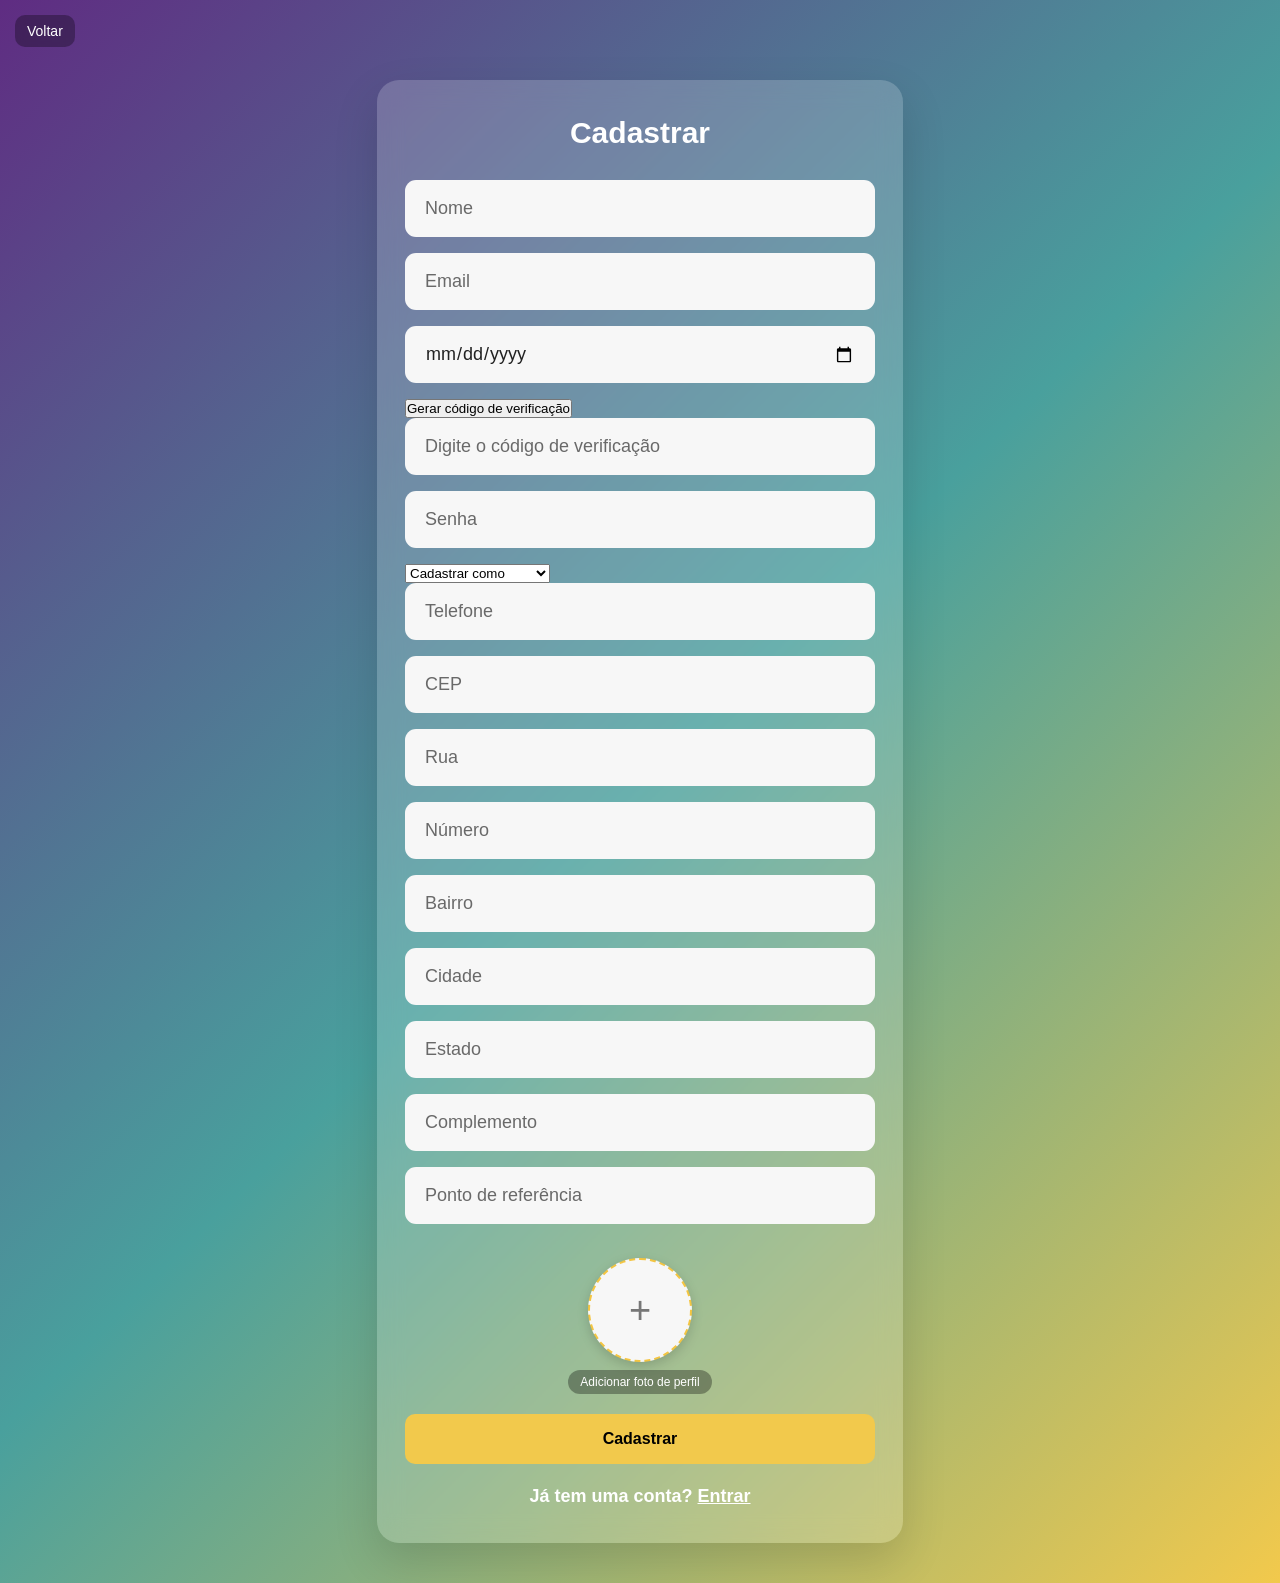
==== BrunoDemaze-repo/cadastro.html @ 2c42329d "fix: corrige projeto para deploy" ====
<!DOCTYPE html>
<html lang="pt-br">

<head>
<meta charset="UTF-8">
<meta name="viewport" content="width=device-width, initial-scale=1.0">
<title>Cadastrar</title>
<link rel="stylesheet" href="css/style.css">
</head>

<body>

<div class="btn-voltar" onclick="history.back()">
Voltar
</div>

<section class="auth-container">
<form class="auth-box" id="cadastro-form" novalidate>
<h2>Cadastrar</h2>

<input id="cadastro-nome" type="text" placeholder="Nome" required>
<input id="cadastro-email" type="email" placeholder="Email" required>
<input id="cadastro-data-nascimento" type="date" required>

<button type="button" id="gerar-codigo">Gerar código de verificação</button>
<input id="codigo-verificacao" type="text" inputmode="numeric" maxlength="6" placeholder="Digite o código de verificação">

<input id="cadastro-senha" type="password" placeholder="Senha" required>

<select id="cadastro-tipo" required>
    <option value="">Cadastrar como</option>
    <option value="contratante">Consumidor</option>
    <option value="contratado">Prestador de serviço</option>
</select>

<input id="cadastro-telefone" type="tel" placeholder="Telefone" required>
<input id="cadastro-cep" type="text" placeholder="CEP" required>
<input id="cadastro-rua" type="text" placeholder="Rua" required>
<input id="cadastro-numero" type="text" placeholder="Número" required>
<input id="cadastro-bairro" type="text" placeholder="Bairro" required>
<input id="cadastro-cidade" type="text" placeholder="Cidade" required>
<input id="cadastro-estado" type="text" placeholder="Estado" maxlength="2" required>
<input id="cadastro-complemento" type="text" placeholder="Complemento">
<input id="cadastro-ponto-referencia" type="text" placeholder="Ponto de referência">

<div id="campos-trabalhador" style="display: none;">
    <input id="cadastro-profissao" type="text" placeholder="Profissão">
    <textarea id="cadastro-descricao" placeholder="Descrição sobre você" style="resize: vertical; min-height: 80px;"></textarea>
    <p style="font-size: 0.85em; color: #666;">Foto de perfil obrigatória para prestadores.</p>
</div>

<div class="foto-cadastro-box">
    <label for="cadastro-foto" class="foto-cadastro-label">
        <div class="foto-preview-area">
            <img id="preview-foto" src="" alt="Prévia da foto" style="display: none;">
            <span id="foto-placeholder">+</span>
        </div>

        <span id="texto-foto">Adicionar foto de perfil</span>
    </label>

    <input id="cadastro-foto" type="file" accept="image/png, image/jpeg, image/jpg" hidden>

    <div id="ajustes-foto" class="ajustes-foto" style="display: none;">
        <label>
            Ajustar vertical
            <input id="foto-pos-y" type="range" min="0" max="100" value="50">
        </label>
    </div>
</div>

<button class="btn-amarelo" type="submit">Cadastrar</button>

<p class="auth-link">
Já tem uma conta? <a href="login.html">Entrar</a>
</p>
</form>
</section>

<div class="status-popup" id="status-popup"></div>

<script>
const cadastroForm = document.getElementById("cadastro-form");
const statusPopup = document.getElementById("status-popup");
const tipoSelect = document.getElementById("cadastro-tipo");
const camposTrabalhador = document.getElementById("campos-trabalhador");
const gerarCodigoButton = document.getElementById("gerar-codigo");

const fotoInput = document.getElementById("cadastro-foto");
const previewFoto = document.getElementById("preview-foto");
const textoFoto = document.getElementById("texto-foto");
const fotoPlaceholder = document.getElementById("foto-placeholder");
const ajustesFoto = document.getElementById("ajustes-foto");
const fotoPosY = document.getElementById("foto-pos-y");
const cepInput = document.getElementById("cadastro-cep");

let emailVerificado = false;
let ultimoCodigoValidado = "";

function showPopup(message, isError = false) {
    statusPopup.textContent = message;
    statusPopup.classList.toggle("is-error", isError);
    statusPopup.classList.add("is-visible");

    clearTimeout(showPopup.timeoutId);
    showPopup.timeoutId = setTimeout(() => {
        statusPopup.classList.remove("is-visible");
    }, 4500);
}

function bloquearCadastro(motivo) {
    showPopup(motivo, true);
    return false;
}

async function buscarCep(cep) {
    cep = String(cep || "").replace(/\D/g, "");

    if (cep.length !== 8) {
        return;
    }

    try {
        const response = await fetch(`https://viacep.com.br/ws/${cep}/json/`);
        const data = await response.json();

        if (!response.ok || data.erro) {
            showPopup("CEP não encontrado.", true);
            return;
        }

        document.getElementById("cadastro-rua").value = data.logradouro || "";
        document.getElementById("cadastro-bairro").value = data.bairro || "";
        document.getElementById("cadastro-cidade").value = data.localidade || "";
        document.getElementById("cadastro-estado").value = data.uf || "";
    } catch (error) {
        console.error("Erro ao buscar CEP:", error);
        showPopup("Não foi possível buscar o CEP agora.", true);
    }
}

function mostrarCamposPrestador() {
    const prestador = tipoSelect.value === "contratado";
    camposTrabalhador.style.display = prestador ? "block" : "none";
}

function aplicarPosicaoFoto() {
    previewFoto.style.objectFit = "cover";
    previewFoto.style.objectPosition = `50% ${fotoPosY.value}%`;
}

function limparPreviewFoto() {
    fotoInput.value = "";
    previewFoto.removeAttribute("src");
    previewFoto.style.display = "none";
    previewFoto.style.objectPosition = "50% 50%";
    fotoPosY.value = 50;
    fotoPlaceholder.style.display = "flex";
    ajustesFoto.style.display = "none";
    textoFoto.textContent = "Adicionar foto de perfil";
}

function validarFoto(foto) {
    const tiposPermitidos = ["image/jpeg", "image/png", "image/jpg"];

    if (!tiposPermitidos.includes(foto.type)) {
        return "Envie uma foto em formato JPG ou PNG.";
    }

    if (foto.size > 5 * 1024 * 1024) {
        return "A foto deve ter no máximo 5MB.";
    }

    return "";
}

tipoSelect.addEventListener("change", mostrarCamposPrestador);
cepInput.addEventListener("blur", () => buscarCep(cepInput.value));
cepInput.addEventListener("input", () => {
    const cepLimpo = cepInput.value.replace(/\D/g, "");
    if (cepLimpo.length === 8) {
        buscarCep(cepLimpo);
    }
});

fotoInput.addEventListener("change", () => {
    const foto = fotoInput.files[0];

    if (!foto) {
        limparPreviewFoto();
        return;
    }

    const erroFoto = validarFoto(foto);

    if (erroFoto) {
        showPopup(erroFoto, true);
        limparPreviewFoto();
        return;
    }

    previewFoto.src = URL.createObjectURL(foto);
    previewFoto.style.display = "block";
    fotoPlaceholder.style.display = "none";
    ajustesFoto.style.display = "flex";
    textoFoto.textContent = "Trocar foto";
    fotoPosY.value = 50;
    aplicarPosicaoFoto();
});

fotoPosY.addEventListener("input", aplicarPosicaoFoto);

document.getElementById("cadastro-email").addEventListener("input", () => {
    emailVerificado = false;
    ultimoCodigoValidado = "";
});

document.getElementById("codigo-verificacao").addEventListener("input", verificarCodigoAutomaticamente);
gerarCodigoButton.addEventListener("click", enviarCodigoEmail);

async function enviarCodigoEmail() {
    const email = document.getElementById("cadastro-email").value.trim();

    if (!email) {
        bloquearCadastro("Informe o email antes de gerar o código.");
        return;
    }

    try {
        const resposta = await fetch("/auth/send-code", {
            method: "POST",
            headers: {
                "Content-Type": "application/json"
            },
            body: JSON.stringify({ email })
        });

        const data = await resposta.json();

        if (!resposta.ok) {
            showPopup(data.erro || "Erro ao gerar código.", true);
            return;
        }

        emailVerificado = false;
        ultimoCodigoValidado = "";

        if (data.codigo_teste) {
            alert("Código de verificação para teste: " + data.codigo_teste);
            showPopup("Código gerado. Cole no campo de verificação.");
        } else {
            showPopup("Código enviado para o email.");
        }
    } catch (error) {
        console.error("Erro ao gerar código:", error);
        showPopup("Erro ao conectar com o servidor.", true);
    }
}

async function verificarCodigoAutomaticamente() {
    const email = document.getElementById("cadastro-email").value.trim();
    const codigo = document.getElementById("codigo-verificacao").value.trim();

    if (!email || codigo.length < 6 || codigo === ultimoCodigoValidado) {
        if (codigo.length < 6) {
            emailVerificado = false;
        }
        return;
    }

    try {
        const resposta = await fetch("/auth/verify-code", {
            method: "POST",
            headers: {
                "Content-Type": "application/json"
            },
            body: JSON.stringify({ email, codigo })
        });

        const data = await resposta.json();

        if (resposta.ok) {
            emailVerificado = true;
            ultimoCodigoValidado = codigo;
            showPopup("Código verificado com sucesso.");
        } else {
            emailVerificado = false;
            ultimoCodigoValidado = "";
            showPopup(data.erro || "Código inválido.", true);
        }
    } catch (error) {
        emailVerificado = false;
        console.error("Erro ao verificar código:", error);
        showPopup("Erro ao verificar código.", true);
    }
}

function validarCamposCadastro() {
    const foto = fotoInput.files[0];
    const nome = document.getElementById("cadastro-nome").value.trim();
    const email = document.getElementById("cadastro-email").value.trim();
    const codigo = document.getElementById("codigo-verificacao").value.trim();
    const senha = document.getElementById("cadastro-senha").value.trim();
    const dataNascimento = document.getElementById("cadastro-data-nascimento").value;
    const tipoUsuario = tipoSelect.value;
    const telefone = document.getElementById("cadastro-telefone").value.trim();
    const cep = document.getElementById("cadastro-cep").value.trim();
    const rua = document.getElementById("cadastro-rua").value.trim();
    const numero = document.getElementById("cadastro-numero").value.trim();
    const bairro = document.getElementById("cadastro-bairro").value.trim();
    const cidade = document.getElementById("cadastro-cidade").value.trim();
    const estado = document.getElementById("cadastro-estado").value.trim();
    const profissao = document.getElementById("cadastro-profissao").value.trim();
    const descricao = document.getElementById("cadastro-descricao").value.trim();

    if (!nome) return bloquearCadastro("Preencha o nome.");
    if (!email) return bloquearCadastro("Preencha o email.");
    if (!email.includes("@") || !email.includes(".")) return bloquearCadastro("Informe um email válido.");
    if (!dataNascimento) return bloquearCadastro("Informe a data de nascimento.");
    if (new Date(dataNascimento) > new Date()) return bloquearCadastro("A data de nascimento não pode ser futura.");
    if (!codigo) return bloquearCadastro("Digite o código de verificação.");
    if (!senha) return bloquearCadastro("Preencha a senha.");
    if (senha.length < 6) return bloquearCadastro("A senha deve ter pelo menos 6 caracteres.");
    if (!tipoUsuario) return bloquearCadastro("Selecione se o cadastro é consumidor ou prestador.");
    if (!telefone) return bloquearCadastro("Preencha o telefone.");
    if (!cep) return bloquearCadastro("Preencha o CEP.");
    if (cep.replace(/\D/g, "").length !== 8) return bloquearCadastro("Informe um CEP válido com 8 números.");
    if (!rua) return bloquearCadastro("Preencha a rua.");
    if (!numero) return bloquearCadastro("Preencha o número.");
    if (!bairro) return bloquearCadastro("Preencha o bairro.");
    if (!cidade) return bloquearCadastro("Preencha a cidade.");
    if (!estado) return bloquearCadastro("Preencha o estado.");

    if (foto) {
        const erroFoto = validarFoto(foto);
        if (erroFoto) return bloquearCadastro(erroFoto);
    }

    if (tipoUsuario === "contratado") {
        if (!profissao) return bloquearCadastro("Preencha a profissão do prestador.");
        if (!descricao) return bloquearCadastro("Preencha a descrição do prestador.");
        if (!foto) return bloquearCadastro("Foto de perfil obrigatória para prestadores.");
    }

    return true;
}

cadastroForm.addEventListener("submit", async (event) => {
    event.preventDefault();

    if (!validarCamposCadastro()) {
        return;
    }

    const email = document.getElementById("cadastro-email").value.trim();
    const codigo = document.getElementById("codigo-verificacao").value.trim();

    if (!emailVerificado) {
        try {
            const respostaCodigo = await fetch("/auth/verify-code", {
                method: "POST",
                headers: {
                    "Content-Type": "application/json"
                },
                body: JSON.stringify({ email, codigo })
            });

            const dataCodigo = await respostaCodigo.json();

            if (!respostaCodigo.ok) {
                showPopup(dataCodigo.erro || "Código inválido.", true);
                return;
            }

            emailVerificado = true;
        } catch (error) {
            console.error("Erro ao verificar código:", error);
            showPopup("Erro ao verificar código.", true);
            return;
        }
    }

    const endereco = {
        rua: document.getElementById("cadastro-rua").value.trim(),
        numero: document.getElementById("cadastro-numero").value.trim(),
        cep: document.getElementById("cadastro-cep").value.trim(),
        bairro: document.getElementById("cadastro-bairro").value.trim(),
        cidade: document.getElementById("cadastro-cidade").value.trim(),
        estado: document.getElementById("cadastro-estado").value.trim().toUpperCase(),
        complemento: document.getElementById("cadastro-complemento").value.trim(),
        ponto_referencia: document.getElementById("cadastro-ponto-referencia").value.trim()
    };

    const formData = new FormData();
    formData.append("nome", document.getElementById("cadastro-nome").value.trim());
    formData.append("email", email);
    formData.append("data_nascimento", document.getElementById("cadastro-data-nascimento").value);
    formData.append("telefone", document.getElementById("cadastro-telefone").value.trim());
    formData.append("tipo", tipoSelect.value);
    formData.append("profissao", document.getElementById("cadastro-profissao").value.trim());
    formData.append("descricao", document.getElementById("cadastro-descricao").value.trim());
    formData.append("senha", document.getElementById("cadastro-senha").value);
    formData.append("endereco", JSON.stringify(endereco));
    formData.append("foto_posicao_y", fotoPosY.value);

    if (fotoInput.files[0]) {
        formData.append("foto", fotoInput.files[0]);
    }

    try {
        const resposta = await fetch("/auth/register", {
            method: "POST",
            body: formData
        });

        const data = await resposta.json();

        if (!resposta.ok) {
            showPopup(data.erro || "Não foi possível criar sua conta.", true);
            return;
        }

        showPopup("Cadastro realizado com sucesso!");

        setTimeout(() => {
            window.location.href = "login.html";
        }, 900);
    } catch (error) {
        console.error("Erro ao cadastrar:", error);
        showPopup("Erro ao conectar com o servidor.", true);
    }
});

mostrarCamposPrestador();
</script>

</body>
</html>
---- BrunoDemaze-repo/css/style.css ----
/* RESET */
*{
margin:0;
padding:0;
box-sizing:border-box;
font-family: Arial, Helvetica, sans-serif;
}

/* BODY */
body{
background: linear-gradient(135deg, #5f2c82, #49a09d, #f2c94c);
color:white;
min-height:100vh;
min-height:100svh;
margin:0;
animation: fadeIn 0.6s ease-in;
overflow-x:hidden;
}

/* MENU DO USUARIO */
.user-menu{
position:fixed;
top:20px;
right:20px;
z-index:1000;
padding-bottom:10px;
}

.user-menu-button{
width:45px;
height:45px;
border:1px solid rgba(0,0,0,0.12);
border-radius:12px;
background:linear-gradient(180deg, #ffffff, #e9ecef);
box-shadow:0 8px 22px rgba(0,0,0,0.18);
cursor:pointer;
display:flex;
align-items:center;
justify-content:center;
padding:0;
}

.user-icon{
position:relative;
width:28px;
height:28px;
display:block;
}

.user-icon::before{
content:"";
position:absolute;
top:3px;
left:8px;
width:12px;
height:12px;
border-radius:50%;
background:#5f6368;
}

.user-icon::after{
content:"";
position:absolute;
left:4px;
bottom:2px;
width:20px;
height:12px;
border-radius:14px 14px 6px 6px;
background:#5f6368;
}

.user-menu-panel{
position:absolute;
top:55px;
right:0;
width:min(276px, calc(100vw - 40px));
min-height:178px;
display:none;
flex-direction:column;
justify-content:center;
gap:14px;
padding:24px 30px;
border-radius:17px;
background:rgba(28,35,31,0.96);
box-shadow:0 18px 36px rgba(0,0,0,0.22);
}

.user-menu.is-open .user-menu-panel{
display:flex;
}

.user-menu-panel a{
color:#f5f5f5;
text-decoration:none;
padding:5px 0;
border-radius:8px;
font-size:17px;
font-weight:bold;
}

.user-menu-panel a:hover,
.user-menu-panel a:focus{
background:transparent;
color:#f2c94c;
outline:none;
}

.user-menu-name{
color:#f5f5f5;
font-size:17px;
font-weight:bold;
line-height:1.2;
overflow:hidden;
text-overflow:ellipsis;
white-space:nowrap;
}

.user-menu-divider{
height:1px;
width:100%;
background:rgba(255,255,255,0.24);
margin:0 0 2px;
}

/* LOGO */
.logo{
font-size:20px;
font-weight:bold;
}

.logo-verde{
color:#4cd964;
}

/* HERO */
.hero{
text-align:center;
padding:80px 20px;
}

.logo-centro{
font-size:48px;
font-weight:bold;
}

.hero p{
margin:15px 0;
font-size:16px;
}

/* BOTÕES HOME (NOVO) */
.botoes-home{
display:flex;
flex-direction:column;
align-items:center;
gap:12px;
margin-top:20px;
}

/* BOTÕES */
.btn-amarelo,
.btn-secundario{
width:220px;
}

/* BOTÃO PRINCIPAL */
.btn-amarelo{
background:#f2c94c;
border:none;
padding:12px;
border-radius:10px;
font-weight:bold;
cursor:pointer;
}

.btn-amarelo:disabled{
background:#d9d9d9;
color:#777;
cursor:not-allowed;
opacity:0.72;
box-shadow:none;
}

/* BOTÃO SECUNDÁRIO */
.btn-secundario{
background: rgba(255,255,255,0.2);
border:none;
padding:12px;
border-radius:10px;
font-weight:bold;
cursor:pointer;
color:white;
backdrop-filter: blur(5px);
}

/* LOGIN E CADASTRO */
.auth-container{
min-height:100vh;
min-height:100svh;
display:flex;
align-items:center;
justify-content:center;
padding:80px 20px 40px;
}

.auth-box{
width:100%;
max-width:526px;
background:rgba(255,255,255,0.18);
backdrop-filter:blur(12px);
border-radius:22px;
padding:36px 28px;
box-shadow:0 18px 45px rgba(0,0,0,0.14);
}

.auth-box h2{
font-size:30px;
text-align:center;
margin-bottom:30px;
color:white;
}

.auth-box input{
width:100%;
height:57px;
border:none;
border-radius:11px;
padding:0 20px;
margin-bottom:16px;
font-size:18px;
color:#222;
background:#f7f7f7;
outline:none;
}

.auth-box input::placeholder{
color:#696969;
}

.auth-box .btn-amarelo{
width:100%;
height:50px;
margin-top:0;
font-size:16px;
border-radius:10px;
}

.auth-link{
margin-top:22px;
text-align:center;
font-size:18px;
font-weight:bold;
color:white;
}

.auth-link a{
color:white;
font-weight:bold;
text-decoration:underline;
}

.status-popup{
position:fixed;
left:50%;
bottom:24px;
transform:translateX(-50%) translateY(16px);
background:rgba(28,35,31,0.96);
color:white;
padding:14px 18px;
border-radius:12px;
font-size:15px;
font-weight:bold;
box-shadow:0 10px 24px rgba(0,0,0,0.24);
opacity:0;
pointer-events:none;
transition:opacity 0.2s ease, transform 0.2s ease;
z-index:2000;
width:calc(100vw - 32px);
max-width:360px;
text-align:center;
}

.status-popup.is-visible{
opacity:1;
transform:translateX(-50%) translateY(0);
}

.status-popup.is-error{
background:rgba(185,39,39,0.96);
}

/* INFO */
.info{
display:flex;
flex-direction:column;
align-items:center;
gap:20px;
padding:40px 20px;
}

/* CARDS */
.card{
width:90%;
max-width:300px;
text-align:center;
padding:20px;
border-radius:15px;
background: rgba(255,255,255,0.2);
backdrop-filter: blur(10px);
}

/* FOOTER */
footer{
text-align:center;
padding:20px;
margin-top:20px;
font-size:14px;
opacity:0.8;
}

/* PÁGINAS */
.pagina-servicos{
text-align:center;
padding:30px 20px;
}

.pagina-servicos h1{
font-size:28px;
margin-bottom:10px;
}

.subtitulo{
font-size:15px;
opacity:0.9;
margin-bottom:25px;
}

/* GRID SERVIÇOS */
.servicos-grid{
display:grid;
grid-template-columns: repeat(2, 1fr);
gap:20px;
justify-items:center;
}

/* CARD SERVIÇO */
.servico-card{
background: rgba(255,255,255,0.2);
padding:20px;
border-radius:15px;
text-align:center;
width:100%;
max-width:160px;
cursor:pointer;
}

.servico-card img{
width:60px;
margin-bottom:10px;
}

/* GRID PROFISSIONAIS */
.profissionais-grid{
display:grid;
grid-template-columns: repeat(2, 1fr);
gap:20px;
justify-items:center;
margin-top:20px;
}

/* CARD PROFISSIONAL */
.prof-card{
background: rgba(255,255,255,0.2);
padding:20px;
border-radius:12px;
text-align:center;
cursor:pointer;
width:100%;
max-width:160px;
}

.prof-card img{
width:80px;
height:80px;
border-radius:50%;
margin-bottom:10px;
object-fit:cover;
background:rgba(255,255,255,0.25);
}

/* LISTA SERVIÇOS */
.lista-servicos{
display:flex;
flex-direction:column;
align-items:center;
gap:20px;
margin-top:20px;
}

.servico-item{
width:90%;
max-width:320px;
background: rgba(255,255,255,0.2);
backdrop-filter: blur(10px);
padding:20px;
border-radius:15px;
text-align:center;
box-shadow: 0 10px 25px rgba(0,0,0,0.2);
}

.servico-item h3{
margin-bottom:10px;
}

/* BARRA DE PESQUISA */
.search-container {
    position: relative;
    max-width: 500px;
    margin: 0 auto;
}

#search-input {
    width: 100%;
    padding: 15px;
    border: none;
    border-radius: 25px;
    font-size: 16px;
    background: rgba(255, 255, 255, 0.9);
    color: #333;
    outline: none;
    box-shadow: 0 4px 15px rgba(0, 0, 0, 0.2);
}

#search-input::placeholder {
    color: #666;
}

/* RESULTADOS DA PESQUISA */
.search-results {
    position: absolute;
    top: 100%;
    left: 0;
    right: 0;
    background: rgba(255, 255, 255, 0.95);
    border-radius: 10px;
    max-height: 300px;
    overflow-y: auto;
    box-shadow: 0 4px 20px rgba(0, 0, 0, 0.3);
    z-index: 1000;
    margin-top: 5px;
}

.pagina-servicos .servicos-search {
    max-width: 560px;
}

.pagina-servicos .servicos-search .search-results {
    position: static;
    display: grid;
    gap: 12px;
    max-height: none;
    margin-top: 16px;
    padding: 0;
    background: transparent;
    box-shadow: none;
    overflow: visible;
}

.result-card {
    display: flex;
    align-items: center;
    gap: 12px;
    padding: 15px;
    border: 1px solid rgba(0, 0, 0, 0.08);
    border-radius: 8px;
    background: rgba(255, 255, 255, 0.95);
    cursor: pointer;
    transition: background-color 0.2s;
    text-align: left;
}

.result-card:hover {
    background: rgba(255, 255, 255, 1);
}

.result-card:last-child {
    border-bottom: none;
}

.profissional-foto {
    width: 70px;
    height: 70px;
    border-radius: 50%;
    object-fit: cover;
    object-position: center;
    flex-shrink: 0;
    background: #eee;
}

.result-info {
    min-width: 0;
}

.result-card h3 {
    margin-bottom: 5px;
    color: #333;
    font-size: 18px;
}

.result-card p {
    margin: 2px 0;
    color: #666;
    font-size: 14px;
}

.result-card mark {
    background: #f2c94c;
    padding: 2px 4px;
    border-radius: 3px;
}

/* PERFIL DO PROFISSIONAL */
.perfil-topo {
    text-align: center;
    padding: 30px 20px;
    background: rgba(255, 255, 255, 0.1);
    margin-bottom: 20px;
}

.perfil-topo h1 {
    font-size: 28px;
    margin: 0;
}

.perfil-principal {
    display: flex;
    flex-wrap: wrap;
    gap: 20px;
    padding: 20px;
    max-width: 800px;
    margin: 0 auto;
}

.perfil-info {
    flex: 1;
    min-width: 250px;
    background: rgba(255, 255, 255, 0.2);
    padding: 20px;
    border-radius: 15px;
    backdrop-filter: blur(10px);
}

.perfil-info h3 {
    margin-bottom: 15px;
    color: white;
}

.perfil-info p {
    margin: 10px 0;
    color: white;
}

.perfil-foto {
    flex: 1;
    min-width: 250px;
    text-align: center;
}

.perfil-foto img {
    width: 200px;
    height: 200px;
    border-radius: 50%;
    object-fit: cover;
    box-shadow: 0 10px 25px rgba(0, 0, 0, 0.2);
}

.perfil-card {
    max-width: 800px;
    margin: 20px auto;
    background: rgba(255, 255, 255, 0.2);
    padding: 20px;
    border-radius: 15px;
    backdrop-filter: blur(10px);
}

.perfil-card h3 {
    margin-bottom: 15px;
    color: white;
}

.perfil-card p {
    color: white;
    line-height: 1.6;
}

.chat-simulado {
    background: rgba(255, 255, 255, 0.1);
    padding: 15px;
    border-radius: 10px;
}

.chat-messages {
    display: flex;
    flex-direction: column;
    gap: 8px;
    max-height: 320px;
    overflow-y: auto;
    margin-bottom: 15px;
}

.chat-message {
    width: fit-content;
    max-width: 78%;
    padding: 8px 10px;
    background: rgba(255, 255, 255, 0.2);
    border-radius: 8px;
    color: #ffffff;
}

.chat-message-sent {
    align-self: flex-end;
    background: rgba(242, 201, 76, 0.92);
    color: #1f1f1f;
}

.chat-message-received {
    align-self: flex-start;
}

.chat-message-system {
    align-self: center;
    background: rgba(255, 255, 255, 0.28);
    color: #ffffff;
    text-align: center;
}

.chat-message-text {
    line-height: 1.35;
    word-break: break-word;
}

.chat-message-time {
    display: block;
    margin-top: 4px;
    font-size: 11px;
    opacity: 0.75;
    text-align: right;
}

.chat-simulado textarea {
    width: 100%;
    padding: 10px;
    border: none;
    border-radius: 5px;
    margin-bottom: 10px;
    resize: vertical;
}

.chat-simulado button {
    background: #f2c94c;
    border: none;
    padding: 10px 20px;
    border-radius: 5px;
    cursor: pointer;
    font-weight: bold;
}

.chat-simulado button:disabled,
.chat-simulado textarea:disabled {
    opacity: 0.6;
    cursor: not-allowed;
}

.perfil-rodape {
    text-align: center;
    padding: 30px 20px;
}

.finalizacao-botao {
    display: inline-flex;
    align-items: center;
    justify-content: center;
    width: min(260px, 100%);
    border-radius: 10px;
}

.finalizacao-botao:disabled {
    background: #d9d9d9;
    color: #777;
    cursor: not-allowed;
    opacity: 0.7;
}

.servico-item p{
margin-bottom:5px;
}

/* BOTÃO CANCELAR */
.btn-cancelar{
background:#ff4d4d;
border:none;
color:white;
padding:10px;
border-radius:10px;
margin-top:10px;
cursor:pointer;
font-weight:bold;
}

/* BOTÃO VOLTAR */
.btn-voltar{
position:fixed;
top:15px;
left:15px;
background: rgba(0,0,0,0.3);
color:white;
padding:8px 12px;
border-radius:10px;
font-size:14px;
cursor:pointer;
z-index:1000;
backdrop-filter: blur(5px);
}

/* ANIMAÇÕES */
button, .card, .servico-card, .prof-card, .servico-item{
transition: all 0.2s ease-in-out;
}

button:active,
.servico-card:active,
.prof-card:active{
transform: scale(0.95);
}

.card:hover,
.servico-card:hover,
.prof-card:hover{
transform: translateY(-5px);
box-shadow: 0 10px 25px rgba(0,0,0,0.2);
}

/* FADE IN */
@keyframes fadeIn{
from{
opacity:0;
transform: translateY(10px);
}
to{
opacity:1;
transform: translateY(0);
}
}

/* MOBILE */
@media (max-width:768px){
 
body{
animation:none;
}

html,
body{
width:100%;
}

.logo-centro{
font-size:36px;
}

.hero{
padding:60px 20px;
display:flex;
flex-direction:column;
align-items:center;
justify-content:center;
}

button{
width:100%;
}

.user-menu{
top:14px;
right:14px;
}

.user-menu-button{
width:44px;
height:44px;
}

.user-menu-panel{
top:52px;
width:calc(100vw - 28px);
max-width:276px;
min-height:176px;
}

.auth-container{
padding:70px 18px 28px;
}

.auth-box{
max-width:100%;
padding:30px 26px;
border-radius:20px;
background:rgba(255,255,255,0.22);
backdrop-filter:none;
}

.auth-box h2{
font-size:28px;
margin-bottom:28px;
}

.auth-box input{
height:56px;
font-size:18px;
}

.auth-link{
font-size:17px;
line-height:1.4;
}

.info,
.pagina-servicos,
.profile-settings,
.perfil-topo,
.perfil-principal,
.perfil-card,
.perfil-rodape{
width:100%;
margin-left:auto;
margin-right:auto;
}

.info{
padding:32px 20px 40px;
}

.card,
.servico-item{
width:100%;
max-width:none;
}

.servicos-grid,
.profissionais-grid{
grid-template-columns: 1fr;
}

.btn-secundario,
.card,
.servico-item,
.perfil-info,
.perfil-card,
.profile-settings-box,
.btn-voltar{
backdrop-filter:none;
}

.card,
.servico-item,
.perfil-info,
.perfil-card,
.profile-settings-box{
background:rgba(255,255,255,0.24);
}

}
.perfil-box button{
margin-top:10px;
width:100%;
}

/* CONFIGURACOES DO PERFIL */
.profile-settings{
min-height:100vh;
min-height:100svh;
display:flex;
align-items:center;
justify-content:center;
padding:80px 20px 40px;
}

.profile-settings-box{
width:100%;
max-width:420px;
background:rgba(255,255,255,0.2);
backdrop-filter:blur(10px);
border-radius:15px;
padding:24px;
box-shadow:0 10px 25px rgba(0,0,0,0.2);
}

.profile-settings-box h1{
font-size:26px;
margin-bottom:20px;
text-align:center;
}

.profile-settings-box label{
display:block;
margin:14px 0 6px;
font-weight:bold;
}

.profile-settings-box input{
width:100%;
padding:12px;
border:none;
border-radius:10px;
font-size:15px;
color:#333;
}

.profile-settings-box input:disabled{
background:rgba(255,255,255,0.72);
color:#555;
}

.profile-settings-box .profile-photo-box{
width:100%;
display:flex;
flex-direction:column;
align-items:center;
margin:18px 0 20px;
}

.profile-settings-box .profile-photo-label{
display:flex;
flex-direction:column;
align-items:center;
gap:8px;
cursor:pointer;
width:fit-content;
margin:0 auto;
font-weight:bold;
}

.profile-settings-box .profile-photo-preview{
width:104px;
height:104px;
min-width:104px;
min-height:104px;
max-width:104px;
max-height:104px;
border-radius:50%;
background:#f7f7f7;
border:2px dashed #f4c542;
display:flex;
align-items:center;
justify-content:center;
overflow:hidden;
position:relative;
box-shadow:0 4px 12px rgba(0,0,0,0.16);
}

#profile-photo-img{
width:100%;
height:100%;
display:block;
object-fit:cover;
object-position:center;
border-radius:50%;
}

#profile-photo-placeholder{
width:100%;
height:100%;
display:flex;
align-items:center;
justify-content:center;
font-size:38px;
color:#777;
font-weight:500;
line-height:1;
}

#profile-photo-text{
font-size:12px;
color:#ffffff;
background:rgba(0,0,0,0.32);
padding:5px 12px;
border-radius:999px;
text-align:center;
max-width:180px;
}

.profile-settings-box .profile-photo-label:hover .profile-photo-preview{
border-color:#ffd84d;
transform:scale(1.03);
transition:0.2s ease;
}

.profile-settings-box .profile-photo-remove{
width:auto;
margin:8px auto 0;
padding:7px 12px;
border:none;
border-radius:999px;
background:rgba(217,48,37,0.9);
color:#ffffff;
font-size:12px;
font-weight:bold;
cursor:pointer;
display:block;
}

.profile-settings-box .profile-photo-remove:disabled{
opacity:0.55;
cursor:not-allowed;
}

.profile-settings-box button{
margin-top:18px;
width:100%;
}

.profile-action-button:disabled{
opacity:0.55;
cursor:not-allowed;
}

.btn-danger{
background:#d93025;
border:none;
color:white;
padding:12px;
border-radius:10px;
font-weight:bold;
cursor:pointer;
}

.btn-danger:hover,
.btn-danger:focus{
background:#b3261e;
outline:none;
}

textarea {
    width: 100%;
    min-height: 58px;
    padding: 18px 20px;
    margin-bottom: 16px;
    border: none;
    border-radius: 8px;
    font-size: 18px;
    font-family: Arial, sans-serif;
    outline: none;
    box-sizing: border-box;
    resize: none;
    background-color: #fff;
}

.profile-settings textarea {
    width: 100%;
    min-height: 58px;
    padding: 12px;
    margin-bottom: 14px;
    border: none;
    border-radius: 8px;
    font-size: 15px;
    font-family: Arial, sans-serif;
    outline: none;
    box-sizing: border-box;
    resize: none;
    background-color: #e8f0f2;
}

.foto-cadastro-box {
    width: 100%;
    display: flex;
    flex-direction: column;
    align-items: center;
    margin: 18px 0 20px;
}

.foto-cadastro-label {
    display: flex;
    flex-direction: column;
    align-items: center;
    gap: 8px;
    cursor: pointer;
    width: fit-content;
}

.foto-preview-area {
    width: 104px;
    height: 104px;
    min-width: 104px;
    min-height: 104px;
    max-width: 104px;
    max-height: 104px;
    border-radius: 50%;
    background: #f7f7f7;
    border: 2px dashed #f4c542;
    display: flex;
    align-items: center;
    justify-content: center;
    overflow: hidden;
    position: relative;
    box-shadow: 0 4px 12px rgba(0, 0, 0, 0.16);
}

.foto-preview-area img {
    width: 100%;
    height: 100%;
    display: block;
    object-fit: cover;
    object-position: 50% 50%;
    border-radius: 50%;
}

#foto-placeholder {
    width: 100%;
    height: 100%;
    display: flex;
    align-items: center;
    justify-content: center;
    font-size: 38px;
    color: #777;
    font-weight: 500;
    line-height: 1;
}

#texto-foto {
    font-size: 12px;
    color: #ffffff;
    background: rgba(0, 0, 0, 0.32);
    padding: 5px 12px;
    border-radius: 999px;
    text-align: center;
    max-width: 180px;
}

.foto-cadastro-label:hover .foto-preview-area {
    border-color: #ffd84d;
    transform: scale(1.03);
    transition: 0.2s ease;
}

.ajustes-foto {
    width: 100%;
    max-width: 240px;
    display: flex;
    flex-direction: column;
    gap: 8px;
    margin-top: 10px;
    padding: 10px 12px;
    border-radius: 14px;
    background: rgba(255, 255, 255, 0.18);
}

.ajustes-foto label {
    display: flex;
    flex-direction: column;
    gap: 6px;
    font-size: 12px;
    color: #ffffff;
    font-weight: 600;
    text-align: center;
}

.ajustes-foto input[type="range"] {
    width: 100%;
    accent-color: #f4c542;
    cursor: pointer;
}

@media (max-width: 480px) {
    .foto-preview-area,
    .profile-photo-preview {
        width: 96px;
        height: 96px;
        min-width: 96px;
        min-height: 96px;
        max-width: 96px;
        max-height: 96px;
    }

    #texto-foto,
    #profile-photo-text {
        font-size: 11px;
    }

    .ajustes-foto {
        max-width: 220px;
    }
}
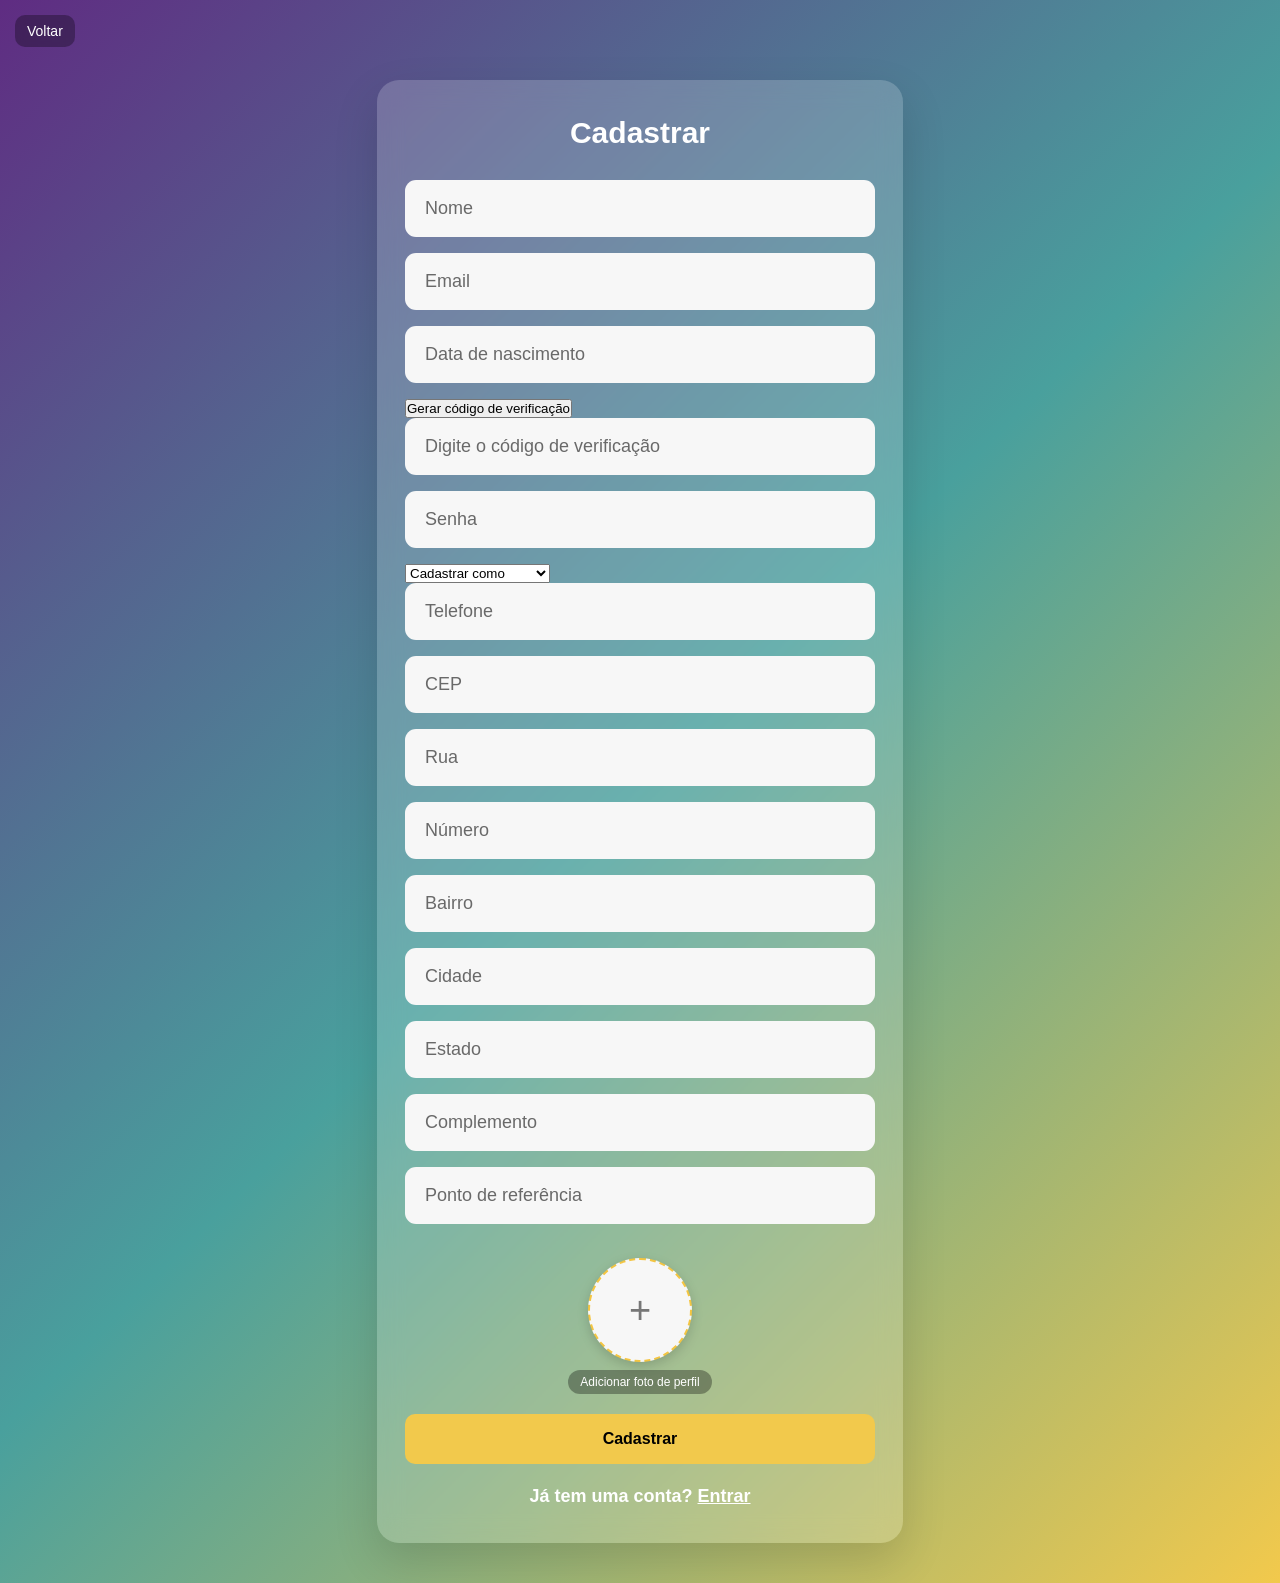
==== commit c7792933: "correção de erros" ====
--- a/BrunoDemaze-repo/cadastro.html
+++ b/BrunoDemaze-repo/cadastro.html
@@ -20,7 +20,16 @@
 
 <input id="cadastro-nome" type="text" placeholder="Nome" required>
 <input id="cadastro-email" type="email" placeholder="Email" required>
-<input id="cadastro-data-nascimento" type="date" required>
+<input
+    id="cadastro-data-nascimento"
+    name="data_nascimento_visual"
+    type="text"
+    placeholder="Data de nascimento"
+    inputmode="numeric"
+    maxlength="10"
+    autocomplete="bday"
+    required
+>
 
 <button type="button" id="gerar-codigo">Gerar código de verificação</button>
 <input id="codigo-verificacao" type="text" inputmode="numeric" maxlength="6" placeholder="Digite o código de verificação">
@@ -93,6 +102,7 @@
 const ajustesFoto = document.getElementById("ajustes-foto");
 const fotoPosY = document.getElementById("foto-pos-y");
 const cepInput = document.getElementById("cadastro-cep");
+const dataNascimentoInput = document.getElementById("cadastro-data-nascimento");
 
 let emailVerificado = false;
 let ultimoCodigoValidado = "";
@@ -111,6 +121,51 @@
 function bloquearCadastro(motivo) {
     showPopup(motivo, true);
     return false;
+}
+
+function aplicarMascaraData(valor) {
+    valor = String(valor || "").replace(/\D/g, "");
+    valor = valor.replace(/(\d{2})(\d)/, "$1/$2");
+    valor = valor.replace(/(\d{2})\/(\d{2})(\d)/, "$1/$2/$3");
+    return valor.slice(0, 10);
+}
+
+function converterDataParaISO(dataBR) {
+    const partes = String(dataBR || "").split("/");
+
+    if (partes.length !== 3) {
+        return "";
+    }
+
+    const [dia, mes, ano] = partes;
+
+    if (!dia || !mes || !ano || ano.length !== 4) {
+        return "";
+    }
+
+    const diaNumero = Number(dia);
+    const mesNumero = Number(mes);
+    const anoNumero = Number(ano);
+    const data = new Date(anoNumero, mesNumero - 1, diaNumero);
+
+    if (
+        data.getFullYear() !== anoNumero ||
+        data.getMonth() !== mesNumero - 1 ||
+        data.getDate() !== diaNumero
+    ) {
+        return "";
+    }
+
+    return `${ano}-${mes.padStart(2, "0")}-${dia.padStart(2, "0")}`;
+}
+
+function dataISOEhFutura(dataISO) {
+    const [ano, mes, dia] = dataISO.split("-").map(Number);
+    const data = new Date(ano, mes - 1, dia);
+    const hoje = new Date();
+    hoje.setHours(0, 0, 0, 0);
+
+    return data > hoje;
 }
 
 async function buscarCep(cep) {
@@ -183,6 +238,10 @@
     }
 });
 
+dataNascimentoInput.addEventListener("input", () => {
+    dataNascimentoInput.value = aplicarMascaraData(dataNascimentoInput.value);
+});
+
 fotoInput.addEventListener("change", () => {
     const foto = fotoInput.files[0];
 
@@ -301,7 +360,8 @@
     const email = document.getElementById("cadastro-email").value.trim();
     const codigo = document.getElementById("codigo-verificacao").value.trim();
     const senha = document.getElementById("cadastro-senha").value.trim();
-    const dataNascimento = document.getElementById("cadastro-data-nascimento").value;
+    const dataNascimentoVisual = dataNascimentoInput.value.trim();
+    const dataNascimento = converterDataParaISO(dataNascimentoVisual);
     const tipoUsuario = tipoSelect.value;
     const telefone = document.getElementById("cadastro-telefone").value.trim();
     const cep = document.getElementById("cadastro-cep").value.trim();
@@ -316,8 +376,9 @@
     if (!nome) return bloquearCadastro("Preencha o nome.");
     if (!email) return bloquearCadastro("Preencha o email.");
     if (!email.includes("@") || !email.includes(".")) return bloquearCadastro("Informe um email válido.");
-    if (!dataNascimento) return bloquearCadastro("Informe a data de nascimento.");
-    if (new Date(dataNascimento) > new Date()) return bloquearCadastro("A data de nascimento não pode ser futura.");
+    if (!dataNascimentoVisual) return bloquearCadastro("Informe a data de nascimento.");
+    if (!dataNascimento) return bloquearCadastro("Informe a data de nascimento no formato DD/MM/AAAA.");
+    if (dataISOEhFutura(dataNascimento)) return bloquearCadastro("A data de nascimento não pode ser futura.");
     if (!codigo) return bloquearCadastro("Digite o código de verificação.");
     if (!senha) return bloquearCadastro("Preencha a senha.");
     if (senha.length < 6) return bloquearCadastro("A senha deve ter pelo menos 6 caracteres.");
@@ -392,9 +453,11 @@
     };
 
     const formData = new FormData();
+    const dataNascimento = converterDataParaISO(dataNascimentoInput.value.trim());
+
     formData.append("nome", document.getElementById("cadastro-nome").value.trim());
     formData.append("email", email);
-    formData.append("data_nascimento", document.getElementById("cadastro-data-nascimento").value);
+    formData.append("data_nascimento", dataNascimento);
     formData.append("telefone", document.getElementById("cadastro-telefone").value.trim());
     formData.append("tipo", tipoSelect.value);
     formData.append("profissao", document.getElementById("cadastro-profissao").value.trim());
@@ -413,9 +476,10 @@
             body: formData
         });
 
-        const data = await resposta.json();
+        const data = await resposta.json().catch(() => ({}));
 
         if (!resposta.ok) {
+            console.error("Erro no cadastro:", resposta.status, data);
             showPopup(data.erro || "Não foi possível criar sua conta.", true);
             return;
         }
@@ -426,8 +490,8 @@
             window.location.href = "login.html";
         }, 900);
     } catch (error) {
-        console.error("Erro ao cadastrar:", error);
-        showPopup("Erro ao conectar com o servidor.", true);
+        console.error("Erro de conexão no cadastro:", error);
+        showPopup("Erro ao conectar com o servidor. Verifique sua conexão ou tente novamente.", true);
     }
 });
 
--- a/BrunoDemaze-repo/css/style.css
+++ b/BrunoDemaze-repo/css/style.css
@@ -89,17 +89,24 @@
 display:flex;
 }
 
-.user-menu-panel a{
+.user-menu-panel a,
+.user-menu-link{
 color:#f5f5f5;
 text-decoration:none;
 padding:5px 0;
 border-radius:8px;
 font-size:17px;
 font-weight:bold;
+background:none;
+border:none;
+text-align:left;
+cursor:pointer;
 }
 
 .user-menu-panel a:hover,
-.user-menu-panel a:focus{
+.user-menu-panel a:focus,
+.user-menu-link:hover,
+.user-menu-link:focus{
 background:transparent;
 color:#f2c94c;
 outline:none;
@@ -230,6 +237,24 @@
 font-size:18px;
 color:#222;
 background:#f7f7f7;
+outline:none;
+box-sizing:border-box;
+}
+
+#cadastro-data-nascimento {
+appearance:none;
+-webkit-appearance:none;
+width:100%;
+height:57px;
+border:none;
+border-radius:11px;
+padding:0 20px;
+margin-bottom:16px;
+font-size:18px;
+font-family:Arial, sans-serif;
+background:#f7f7f7;
+color:#222;
+box-sizing:border-box;
 outline:none;
 }
 
@@ -691,6 +716,165 @@
     opacity: 0.7;
 }
 
+.modal-pagamento {
+    position: fixed;
+    inset: 0;
+    z-index: 2500;
+    display: flex;
+    align-items: center;
+    justify-content: center;
+    padding: 20px;
+    background: rgba(0,0,0,0.48);
+}
+
+.modal-pagamento[hidden] {
+    display: none;
+}
+
+.modal-pagamento-conteudo {
+    width: min(520px, 100%);
+    max-height: calc(100vh - 40px);
+    overflow: auto;
+    display: grid;
+    gap: 12px;
+    padding: 24px;
+    border-radius: 10px;
+    background: #ffffff;
+    color: #222;
+    box-shadow: 0 22px 45px rgba(0,0,0,0.28);
+}
+
+.modal-pagamento-conteudo h3 {
+    margin-bottom: 4px;
+}
+
+.modal-pagamento-conteudo label {
+    display: grid;
+    gap: 6px;
+    font-weight: bold;
+    text-align: left;
+}
+
+.modal-pagamento-conteudo input,
+.modal-pagamento-conteudo select,
+.modal-pagamento-conteudo textarea {
+    width: 100%;
+    min-height: 44px;
+    border: 1px solid #d7d7d7;
+    border-radius: 8px;
+    padding: 10px 12px;
+    font-size: 15px;
+}
+
+.modal-pagamento-conteudo textarea {
+    min-height: 86px;
+    resize: vertical;
+}
+
+.modal-pagamento-acoes {
+    display: flex;
+    flex-wrap: wrap;
+    gap: 10px;
+    justify-content: flex-end;
+}
+
+.modal-pagamento-acoes .btn-secundario {
+    color: #222;
+    background: #ececec;
+}
+
+.texto-apoio {
+    color: inherit;
+    opacity: 0.78;
+    font-size: 14px;
+}
+
+.pagamento-container {
+    min-height: 100vh;
+    min-height: 100svh;
+    display: flex;
+    align-items: center;
+    justify-content: center;
+    padding: 84px 20px 36px;
+}
+
+.pagamento-card {
+    width: min(420px, 100%);
+    text-align: center;
+}
+
+.pagamento-dados {
+    display: grid;
+    gap: 8px;
+    margin: 18px 0;
+    text-align: left;
+}
+
+.pagamento-mensagem {
+    min-height: 22px;
+    margin: 10px 0;
+    color: #f2c94c;
+    font-weight: bold;
+}
+
+.pagamento-mensagem.is-error {
+    color: #ffdddd;
+}
+
+.qrcode-box {
+    display: flex;
+    align-items: center;
+    justify-content: center;
+    width: 250px;
+    height: 250px;
+    margin: 18px auto;
+    padding: 15px;
+    border-radius: 8px;
+    background: #ffffff;
+    color: #222;
+}
+
+.qrcode-box canvas,
+.qrcode-box img {
+    display: block;
+    width: 220px !important;
+    height: 220px !important;
+}
+
+.codigo-pagamento-label {
+    display: block;
+    margin: 16px 0 8px;
+    text-align: left;
+    font-weight: bold;
+}
+
+#codigo-pagamento-texto {
+    width: 100%;
+    min-height: 150px;
+    border: none;
+    border-radius: 8px;
+    padding: 12px;
+    font-size: 14px;
+    line-height: 1.35;
+    color: #222;
+    background: #f7f7f7;
+    resize: vertical;
+}
+
+.pagamento-confirmar,
+.pagamento-copiar,
+.pagamento-voltar {
+    width: min(320px, 100%);
+    margin: 8px auto 0;
+    min-height: 48px;
+    font-size: 15px;
+}
+
+.pagamento-copiar {
+    color: #222;
+    background: #eeeeee;
+}
+
 .servico-item p{
 margin-bottom:5px;
 }
@@ -914,6 +1098,22 @@
 border-radius:10px;
 font-size:15px;
 color:#333;
+box-sizing:border-box;
+}
+
+#profile-birthdate {
+appearance:none;
+-webkit-appearance:none;
+width:100%;
+padding:12px;
+border:none;
+border-radius:10px;
+font-size:15px;
+font-family:Arial, sans-serif;
+background:#fff;
+color:#333;
+box-sizing:border-box;
+outline:none;
 }
 
 .profile-settings-box input:disabled{
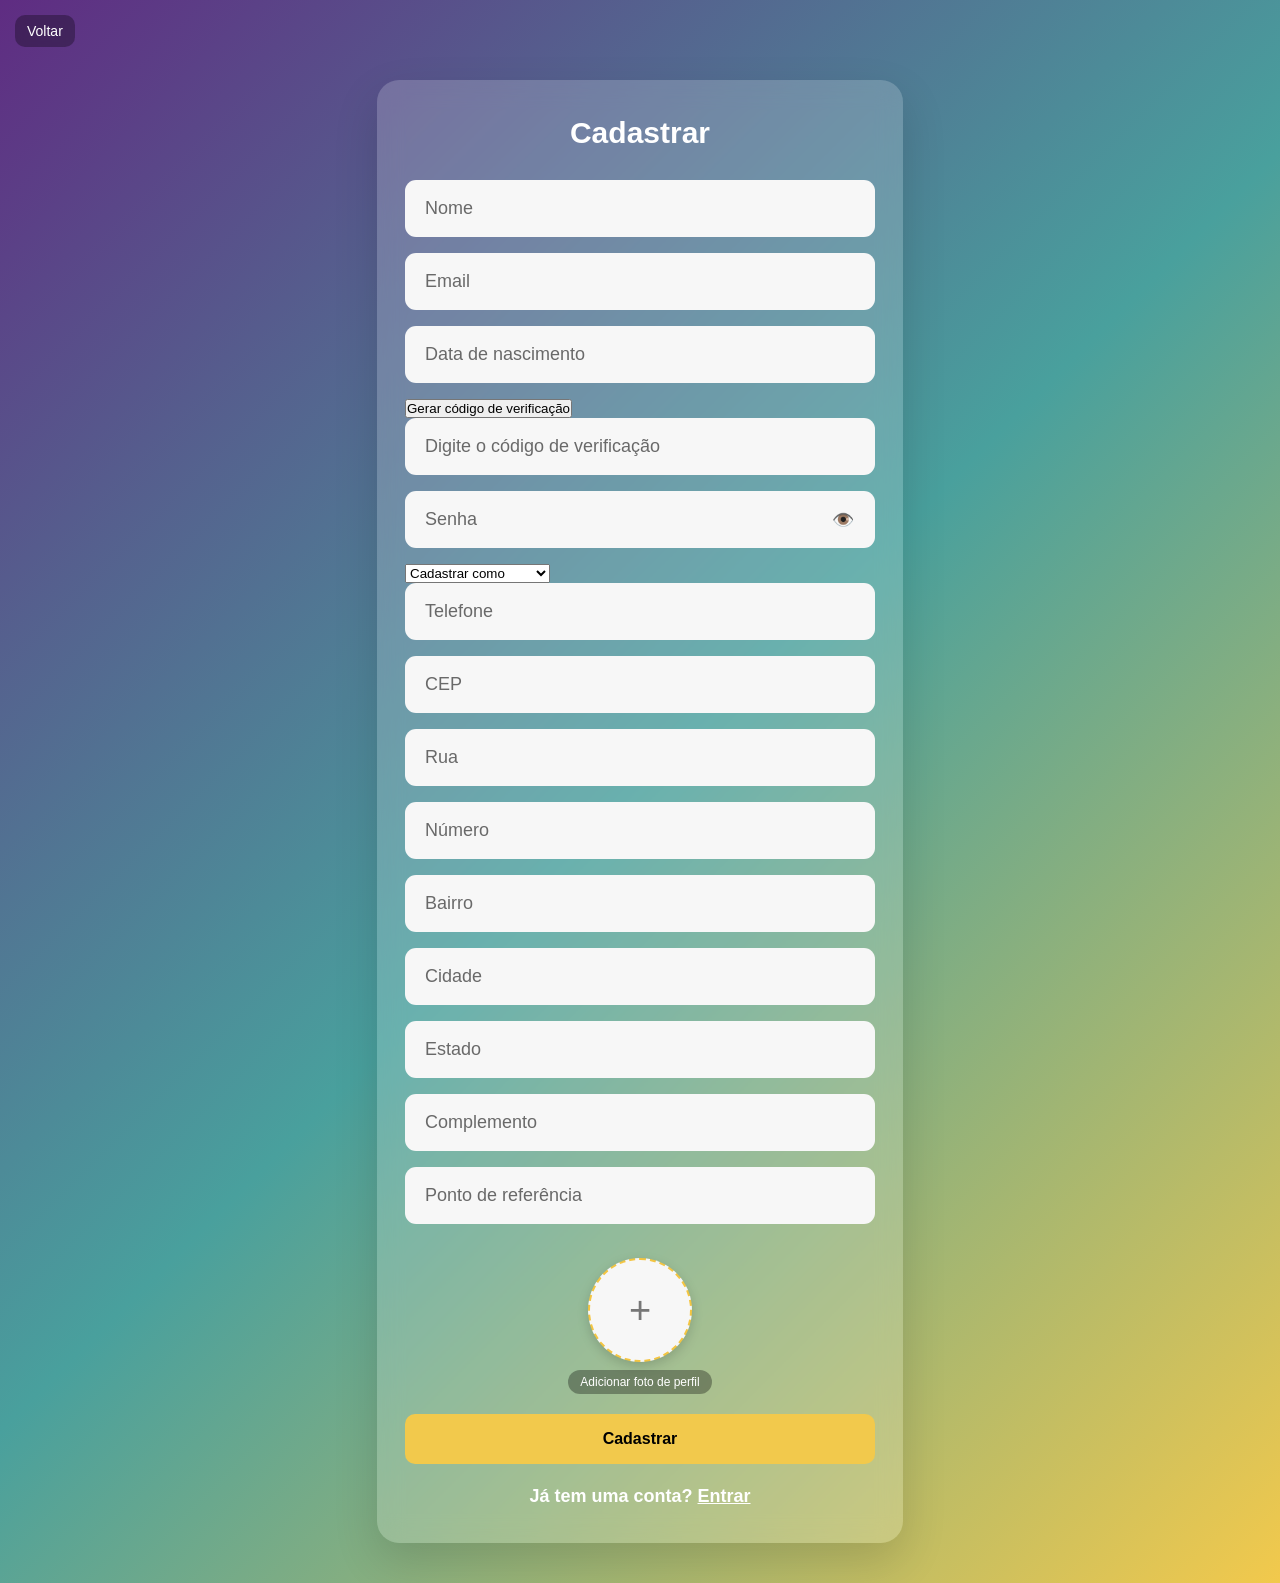
==== commit 4f60227a: "Alterações" ====
--- a/BrunoDemaze-repo/cadastro.html
+++ b/BrunoDemaze-repo/cadastro.html
@@ -34,7 +34,10 @@
 <button type="button" id="gerar-codigo">Gerar código de verificação</button>
 <input id="codigo-verificacao" type="text" inputmode="numeric" maxlength="6" placeholder="Digite o código de verificação">
 
-<input id="cadastro-senha" type="password" placeholder="Senha" required>
+<div class="password-wrapper">
+    <input id="cadastro-senha" type="password" placeholder="Senha" required>
+    <button type="button" class="toggle-password" data-target="cadastro-senha" aria-label="Mostrar senha">👁️</button>
+</div>
 
 <select id="cadastro-tipo" required>
     <option value="">Cadastrar como</option>
@@ -42,7 +45,7 @@
     <option value="contratado">Prestador de serviço</option>
 </select>
 
-<input id="cadastro-telefone" type="tel" placeholder="Telefone" required>
+<input id="cadastro-telefone" type="tel" placeholder="Telefone" inputmode="numeric" maxlength="11" required>
 <input id="cadastro-cep" type="text" placeholder="CEP" required>
 <input id="cadastro-rua" type="text" placeholder="Rua" required>
 <input id="cadastro-numero" type="text" placeholder="Número" required>
@@ -103,6 +106,7 @@
 const fotoPosY = document.getElementById("foto-pos-y");
 const cepInput = document.getElementById("cadastro-cep");
 const dataNascimentoInput = document.getElementById("cadastro-data-nascimento");
+const telefoneInput = document.getElementById("cadastro-telefone");
 
 let emailVerificado = false;
 let ultimoCodigoValidado = "";
@@ -242,6 +246,24 @@
     dataNascimentoInput.value = aplicarMascaraData(dataNascimentoInput.value);
 });
 
+telefoneInput.addEventListener("input", function () {
+    this.value = this.value.replace(/\D/g, "").slice(0, 11);
+});
+
+document.querySelectorAll(".toggle-password").forEach((button) => {
+    button.addEventListener("click", () => {
+        const targetId = button.getAttribute("data-target");
+        const input = document.getElementById(targetId);
+
+        if (!input) return;
+
+        const isPassword = input.type === "password";
+        input.type = isPassword ? "text" : "password";
+        button.textContent = isPassword ? "🙈" : "👁️";
+        button.setAttribute("aria-label", isPassword ? "Ocultar senha" : "Mostrar senha");
+    });
+});
+
 fotoInput.addEventListener("change", () => {
     const foto = fotoInput.files[0];
 
@@ -363,7 +385,8 @@
     const dataNascimentoVisual = dataNascimentoInput.value.trim();
     const dataNascimento = converterDataParaISO(dataNascimentoVisual);
     const tipoUsuario = tipoSelect.value;
-    const telefone = document.getElementById("cadastro-telefone").value.trim();
+    telefoneInput.value = telefoneInput.value.replace(/\D/g, "").slice(0, 11);
+    const telefone = telefoneInput.value.trim();
     const cep = document.getElementById("cadastro-cep").value.trim();
     const rua = document.getElementById("cadastro-rua").value.trim();
     const numero = document.getElementById("cadastro-numero").value.trim();
@@ -384,6 +407,7 @@
     if (senha.length < 6) return bloquearCadastro("A senha deve ter pelo menos 6 caracteres.");
     if (!tipoUsuario) return bloquearCadastro("Selecione se o cadastro é consumidor ou prestador.");
     if (!telefone) return bloquearCadastro("Preencha o telefone.");
+    if (telefone.length !== 11) return bloquearCadastro("O telefone deve conter exatamente 11 números.");
     if (!cep) return bloquearCadastro("Preencha o CEP.");
     if (cep.replace(/\D/g, "").length !== 8) return bloquearCadastro("Informe um CEP válido com 8 números.");
     if (!rua) return bloquearCadastro("Preencha a rua.");
@@ -456,9 +480,11 @@
     const dataNascimento = converterDataParaISO(dataNascimentoInput.value.trim());
 
     formData.append("nome", document.getElementById("cadastro-nome").value.trim());
-    formData.append("email", email);
+    telefoneInput.value = telefoneInput.value.replace(/\D/g, "").slice(0, 11);
+
+    formData.append("email", email.trim().toLowerCase());
     formData.append("data_nascimento", dataNascimento);
-    formData.append("telefone", document.getElementById("cadastro-telefone").value.trim());
+    formData.append("telefone", telefoneInput.value);
     formData.append("tipo", tipoSelect.value);
     formData.append("profissao", document.getElementById("cadastro-profissao").value.trim());
     formData.append("descricao", document.getElementById("cadastro-descricao").value.trim());
--- a/BrunoDemaze-repo/css/style.css
+++ b/BrunoDemaze-repo/css/style.css
@@ -260,6 +260,42 @@
 
 .auth-box input::placeholder{
 color:#696969;
+}
+
+.password-wrapper {
+position:relative;
+width:100%;
+margin-bottom:16px;
+}
+
+.password-wrapper input {
+width:100%;
+padding-right:48px;
+margin-bottom:0;
+box-sizing:border-box;
+}
+
+.toggle-password {
+position:absolute;
+right:14px;
+top:50%;
+transform:translateY(-50%);
+width:36px;
+height:36px;
+display:flex;
+align-items:center;
+justify-content:center;
+border:none;
+background:transparent;
+cursor:pointer;
+font-size:18px;
+padding:4px;
+line-height:1;
+z-index:2;
+}
+
+.toggle-password:focus {
+outline:none;
 }
 
 .auth-box .btn-amarelo{
@@ -825,11 +861,12 @@
     display: flex;
     align-items: center;
     justify-content: center;
-    width: 250px;
-    height: 250px;
-    margin: 18px auto;
-    padding: 15px;
-    border-radius: 8px;
+    width: fit-content;
+    min-width: 244px;
+    min-height: 244px;
+    margin: 20px auto;
+    padding: 12px;
+    border-radius: 12px;
     background: #ffffff;
     color: #222;
 }
@@ -848,6 +885,7 @@
     font-weight: bold;
 }
 
+#pix-copia-cola,
 #codigo-pagamento-texto {
     width: 100%;
     min-height: 150px;
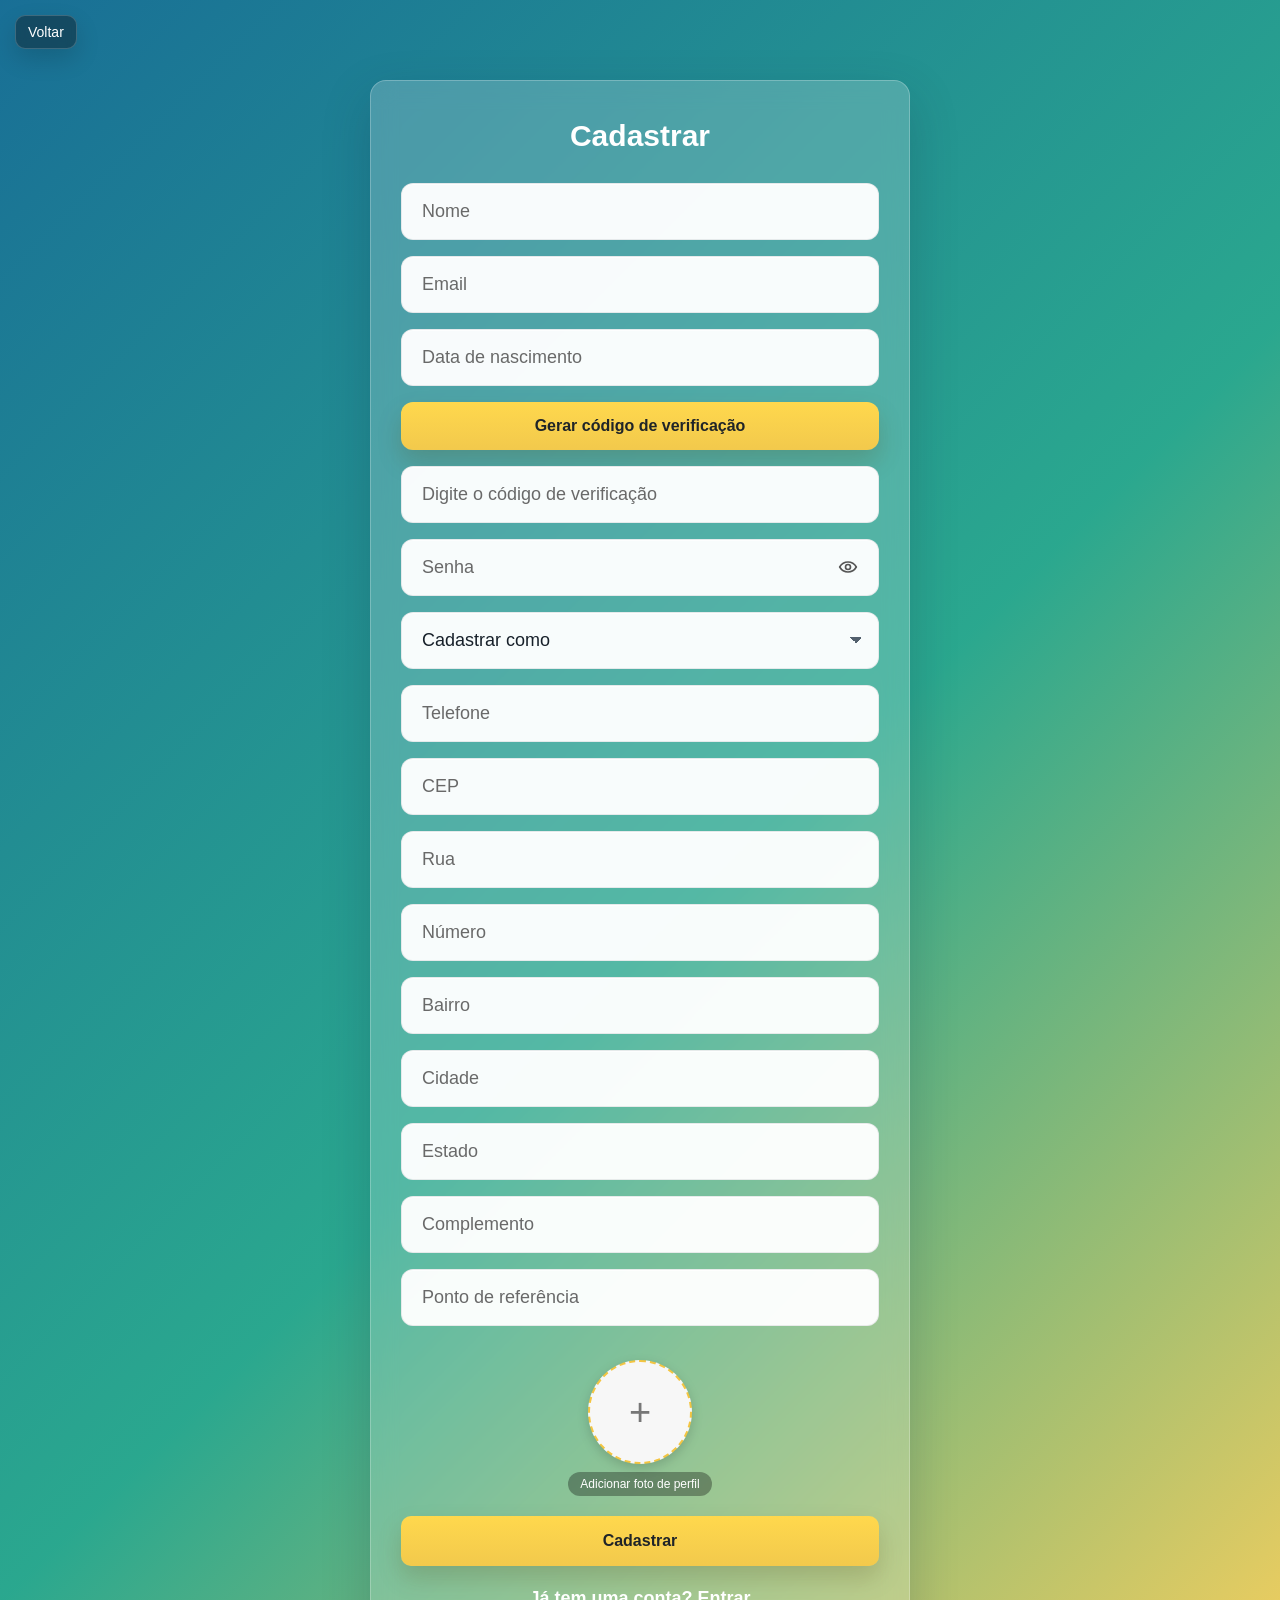
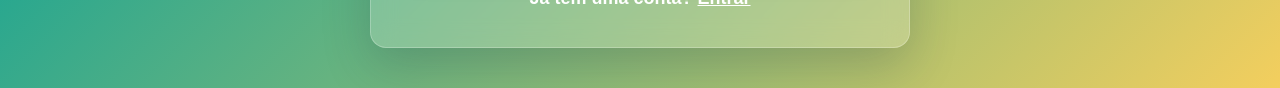
==== commit 3275f3e4: "Parte visual" ====
--- a/BrunoDemaze-repo/cadastro.html
+++ b/BrunoDemaze-repo/cadastro.html
@@ -36,7 +36,9 @@
 
 <div class="password-wrapper">
     <input id="cadastro-senha" type="password" placeholder="Senha" required>
-    <button type="button" class="toggle-password" data-target="cadastro-senha" aria-label="Mostrar senha">👁️</button>
+    <button type="button" class="toggle-password" data-target="cadastro-senha" aria-label="Mostrar senha">
+        <span class="eye-icon" aria-hidden="true"></span>
+    </button>
 </div>
 
 <select id="cadastro-tipo" required>
@@ -250,17 +252,39 @@
     this.value = this.value.replace(/\D/g, "").slice(0, 11);
 });
 
+const eyeOpenIcon = `
+    <svg viewBox="0 0 24 24" width="20" height="20" aria-hidden="true">
+        <path d="M2 12s3.5-6 10-6 10 6 10 6-3.5 6-10 6S2 12 2 12Z" fill="none" stroke="currentColor" stroke-width="2" stroke-linecap="round" stroke-linejoin="round"/>
+        <circle cx="12" cy="12" r="3" fill="none" stroke="currentColor" stroke-width="2"/>
+    </svg>
+`;
+const eyeClosedIcon = `
+    <svg viewBox="0 0 24 24" width="20" height="20" aria-hidden="true">
+        <path d="M3 3l18 18" fill="none" stroke="currentColor" stroke-width="2" stroke-linecap="round"/>
+        <path d="M10.6 5.2A10.8 10.8 0 0 1 12 5c6.5 0 10 7 10 7a18.8 18.8 0 0 1-3.2 4.2" fill="none" stroke="currentColor" stroke-width="2" stroke-linecap="round" stroke-linejoin="round"/>
+        <path d="M6.6 6.7C3.6 8.7 2 12 2 12s3.5 7 10 7c1.8 0 3.3-.5 4.6-1.2" fill="none" stroke="currentColor" stroke-width="2" stroke-linecap="round" stroke-linejoin="round"/>
+    </svg>
+`;
+
 document.querySelectorAll(".toggle-password").forEach((button) => {
+    const icon = button.querySelector(".eye-icon");
+
+    if (icon) {
+        icon.innerHTML = eyeOpenIcon;
+    }
+
     button.addEventListener("click", () => {
         const targetId = button.getAttribute("data-target");
         const input = document.getElementById(targetId);
-
-        if (!input) return;
-
-        const isPassword = input.type === "password";
-        input.type = isPassword ? "text" : "password";
-        button.textContent = isPassword ? "🙈" : "👁️";
-        button.setAttribute("aria-label", isPassword ? "Ocultar senha" : "Mostrar senha");
+        const icon = button.querySelector(".eye-icon");
+
+        if (!input || !icon) return;
+
+        const senhaVisivel = input.type === "text";
+        input.type = senhaVisivel ? "password" : "text";
+        button.classList.toggle("is-visible", !senhaVisivel);
+        button.setAttribute("aria-label", senhaVisivel ? "Mostrar senha" : "Ocultar senha");
+        icon.innerHTML = senhaVisivel ? eyeOpenIcon : eyeClosedIcon;
     });
 });
 
--- a/BrunoDemaze-repo/css/style.css
+++ b/BrunoDemaze-repo/css/style.css
@@ -1428,3 +1428,737 @@
         max-width: 220px;
     }
 }
+
+/* POLIMENTO VISUAL GLOBAL */
+:root {
+    --pa-blue: #146c94;
+    --pa-green: #18a085;
+    --pa-yellow: #f2c94c;
+    --pa-yellow-strong: #ffd84d;
+    --pa-ink: #17202a;
+    --pa-muted: #5d6875;
+    --pa-card: rgba(255, 255, 255, 0.22);
+    --pa-card-strong: rgba(255, 255, 255, 0.92);
+    --pa-border: rgba(255, 255, 255, 0.24);
+    --pa-shadow: 0 18px 48px rgba(18, 47, 70, 0.22);
+    --pa-shadow-soft: 0 10px 28px rgba(18, 47, 70, 0.16);
+    --pa-radius: 16px;
+}
+
+html {
+    scroll-behavior: smooth;
+}
+
+body {
+    background: linear-gradient(135deg, rgba(20, 108, 148, 0.98), rgba(24, 160, 133, 0.92) 54%, rgba(242, 201, 76, 0.9));
+    -webkit-font-smoothing: antialiased;
+    text-rendering: optimizeLegibility;
+}
+
+button,
+input,
+select,
+textarea {
+    font: inherit;
+}
+
+a {
+    color: inherit;
+}
+
+button {
+    min-height: 44px;
+}
+
+.btn-amarelo,
+.btn-secundario,
+.btn-danger,
+#gerar-codigo,
+.chat-simulado button {
+    min-height: 48px;
+    border-radius: 12px;
+    font-weight: 800;
+    letter-spacing: 0;
+    transition: transform 0.18s ease, box-shadow 0.18s ease, background-color 0.18s ease, opacity 0.18s ease;
+}
+
+.btn-amarelo,
+#gerar-codigo,
+.chat-simulado button {
+    color: #1f2428;
+    background: linear-gradient(180deg, var(--pa-yellow-strong), var(--pa-yellow));
+    box-shadow: 0 12px 24px rgba(83, 67, 12, 0.2);
+}
+
+.btn-amarelo:hover,
+#gerar-codigo:hover,
+.chat-simulado button:hover {
+    transform: translateY(-1px);
+    box-shadow: 0 16px 30px rgba(83, 67, 12, 0.24);
+}
+
+.btn-secundario {
+    border: 1px solid rgba(255, 255, 255, 0.3);
+    background: rgba(255, 255, 255, 0.18);
+    box-shadow: 0 10px 24px rgba(0, 0, 0, 0.12);
+}
+
+.btn-secundario:hover {
+    background: rgba(255, 255, 255, 0.26);
+    transform: translateY(-1px);
+}
+
+.btn-voltar {
+    border: 1px solid rgba(255, 255, 255, 0.18);
+    background: rgba(15, 32, 42, 0.48);
+    box-shadow: 0 10px 24px rgba(0, 0, 0, 0.14);
+}
+
+.user-menu-button {
+    width: 48px;
+    height: 48px;
+    border-radius: 15px;
+    border: 1px solid rgba(255, 255, 255, 0.38);
+    background: rgba(255, 255, 255, 0.92);
+    box-shadow: var(--pa-shadow-soft);
+    transition: transform 0.18s ease, box-shadow 0.18s ease;
+}
+
+.user-menu-button:hover {
+    transform: translateY(-1px);
+    box-shadow: var(--pa-shadow);
+}
+
+.user-menu-panel {
+    justify-content: flex-start;
+    gap: 6px;
+    padding: 18px;
+    border: 1px solid rgba(255, 255, 255, 0.12);
+    border-radius: 18px;
+    background: rgba(18, 28, 34, 0.96);
+}
+
+.user-menu-panel a,
+.user-menu-link {
+    width: 100%;
+    padding: 11px 12px;
+    font-size: 15px;
+    font-weight: 750;
+    border-radius: 11px;
+}
+
+.user-menu-panel a:hover,
+.user-menu-panel a:focus,
+.user-menu-link:hover,
+.user-menu-link:focus {
+    background: rgba(255, 255, 255, 0.1);
+    color: var(--pa-yellow-strong);
+}
+
+.user-menu-name {
+    padding: 4px 12px 10px;
+    color: #ffffff;
+    font-size: 15px;
+}
+
+.hero {
+    min-height: 58vh;
+    display: flex;
+    flex-direction: column;
+    align-items: center;
+    justify-content: center;
+    padding: 96px 20px 42px;
+}
+
+.logo-centro {
+    font-size: clamp(44px, 8vw, 78px);
+    line-height: 1;
+    text-shadow: 0 14px 34px rgba(0, 0, 0, 0.2);
+}
+
+.logo-verde {
+    color: #7cf08d;
+}
+
+.hero p {
+    width: min(620px, 100%);
+    margin: 18px auto 0;
+    font-size: clamp(18px, 2.5vw, 24px);
+    line-height: 1.35;
+    font-weight: 700;
+}
+
+.botoes-home {
+    flex-direction: row;
+    flex-wrap: wrap;
+    justify-content: center;
+    gap: 14px;
+    margin-top: 28px;
+}
+
+.botoes-home a {
+    text-decoration: none;
+}
+
+.botoes-home .btn-amarelo,
+.botoes-home .btn-secundario {
+    width: min(240px, calc(100vw - 40px));
+    min-height: 52px;
+    font-size: 16px;
+}
+
+.info {
+    width: min(980px, calc(100% - 40px));
+    display: grid;
+    grid-template-columns: repeat(3, minmax(0, 1fr));
+    gap: 18px;
+    margin: 0 auto;
+    padding: 22px 0 54px;
+}
+
+.card {
+    width: 100%;
+    max-width: none;
+    min-height: 150px;
+    display: flex;
+    flex-direction: column;
+    justify-content: center;
+    gap: 10px;
+    padding: 24px 22px;
+    border: 1px solid var(--pa-border);
+    border-radius: var(--pa-radius);
+    background: rgba(255, 255, 255, 0.2);
+    box-shadow: var(--pa-shadow-soft);
+}
+
+.card h3 {
+    font-size: 22px;
+}
+
+.card p {
+    color: rgba(255, 255, 255, 0.9);
+    line-height: 1.45;
+}
+
+.auth-box,
+.profile-settings-box,
+.perfil-info,
+.perfil-card,
+.servico-item,
+.modal-pagamento-conteudo {
+    border: 1px solid var(--pa-border);
+    border-radius: var(--pa-radius);
+    box-shadow: var(--pa-shadow);
+}
+
+.auth-box {
+    max-width: 540px;
+    padding: 38px 30px;
+    background: rgba(255, 255, 255, 0.2);
+}
+
+.auth-box h2,
+.profile-settings-box h1,
+.pagina-servicos h1,
+.perfil-topo h1,
+.pagamento-card h1 {
+    line-height: 1.12;
+    letter-spacing: 0;
+}
+
+.auth-box input,
+.auth-box select,
+.auth-box textarea,
+#cadastro-data-nascimento,
+.profile-settings-box input,
+.profile-settings-box textarea,
+#profile-birthdate,
+.modal-pagamento-conteudo input,
+.modal-pagamento-conteudo select,
+.modal-pagamento-conteudo textarea {
+    min-height: 54px;
+    border: 1px solid rgba(23, 32, 42, 0.08);
+    border-radius: 12px;
+    background: rgba(255, 255, 255, 0.96);
+    color: var(--pa-ink);
+    box-shadow: inset 0 1px 0 rgba(255, 255, 255, 0.8);
+}
+
+.auth-box input:focus,
+.auth-box select:focus,
+.auth-box textarea:focus,
+#cadastro-data-nascimento:focus,
+.profile-settings-box input:focus,
+.profile-settings-box textarea:focus,
+#profile-birthdate:focus,
+#search-input:focus,
+.modal-pagamento-conteudo input:focus,
+.modal-pagamento-conteudo select:focus,
+.modal-pagamento-conteudo textarea:focus,
+#pix-copia-cola:focus {
+    outline: 3px solid rgba(242, 201, 76, 0.32);
+    outline-offset: 2px;
+}
+
+.auth-box select {
+    width: 100%;
+    height: 57px;
+    padding: 0 20px;
+    margin-bottom: 16px;
+    appearance: none;
+    background-image: linear-gradient(45deg, transparent 50%, #52606d 50%), linear-gradient(135deg, #52606d 50%, transparent 50%);
+    background-position: calc(100% - 22px) 24px, calc(100% - 16px) 24px;
+    background-size: 6px 6px, 6px 6px;
+    background-repeat: no-repeat;
+    font-size: 18px;
+}
+
+#gerar-codigo {
+    width: 100%;
+    margin: 0 0 16px;
+    border: none;
+    cursor: pointer;
+}
+
+.password-wrapper input {
+    padding-right: 54px;
+}
+
+.toggle-password {
+    right: 10px;
+    width: 42px;
+    height: 42px;
+    border-radius: 10px;
+    transition: background-color 0.18s ease;
+}
+
+.toggle-password:hover,
+.toggle-password:focus {
+    background: rgba(20, 108, 148, 0.08);
+}
+
+.status-popup,
+.toast {
+    border: 1px solid rgba(255, 255, 255, 0.16);
+    border-radius: 14px;
+    box-shadow: var(--pa-shadow);
+}
+
+.pagina-servicos {
+    width: min(940px, 100%);
+    margin: 0 auto;
+    padding: 88px 20px 44px;
+}
+
+.pagina-servicos h1 {
+    font-size: clamp(32px, 5vw, 46px);
+    margin-bottom: 12px;
+}
+
+.subtitulo {
+    width: min(620px, 100%);
+    margin: 0 auto 28px;
+    font-size: 16px;
+    line-height: 1.45;
+    opacity: 0.92;
+}
+
+.pagina-servicos .servicos-search {
+    max-width: 720px;
+}
+
+#search-input {
+    height: 58px;
+    padding: 0 22px;
+    border: 1px solid rgba(255, 255, 255, 0.38);
+    border-radius: 14px;
+    background: rgba(255, 255, 255, 0.96);
+    box-shadow: var(--pa-shadow-soft);
+}
+
+.pagina-servicos .servicos-search .search-results {
+    gap: 14px;
+    margin-top: 18px;
+}
+
+.result-card {
+    gap: 16px;
+    padding: 18px;
+    border: 1px solid rgba(23, 32, 42, 0.08);
+    border-radius: 16px;
+    background: var(--pa-card-strong);
+    box-shadow: var(--pa-shadow-soft);
+    transition: transform 0.18s ease, box-shadow 0.18s ease, background-color 0.18s ease;
+}
+
+.result-card:hover {
+    transform: translateY(-2px);
+    box-shadow: 0 18px 36px rgba(18, 47, 70, 0.22);
+}
+
+.result-card h3 {
+    font-size: 19px;
+    color: var(--pa-ink);
+}
+
+.result-card p {
+    color: var(--pa-muted);
+    line-height: 1.35;
+}
+
+.profissional-foto,
+.profile-avatar {
+    width: 78px;
+    height: 78px;
+    border: 3px solid rgba(242, 201, 76, 0.86);
+    box-shadow: 0 8px 20px rgba(18, 47, 70, 0.16);
+}
+
+.empty-state {
+    width: 100%;
+    padding: 22px;
+    border: 1px solid rgba(255, 255, 255, 0.24);
+    border-radius: 16px;
+    background: rgba(255, 255, 255, 0.18);
+    color: #ffffff;
+    line-height: 1.45;
+    text-align: center;
+    box-shadow: var(--pa-shadow-soft);
+}
+
+.perfil-topo {
+    padding: 88px 20px 26px;
+    background: transparent;
+}
+
+.perfil-principal {
+    align-items: center;
+    max-width: 900px;
+    padding: 0 20px 10px;
+}
+
+.perfil-info,
+.perfil-card {
+    background: rgba(255, 255, 255, 0.22);
+}
+
+.perfil-info {
+    padding: 24px;
+}
+
+.perfil-foto img {
+    width: 220px;
+    height: 220px;
+    border: 4px solid rgba(255, 255, 255, 0.44);
+    box-shadow: var(--pa-shadow);
+}
+
+.perfil-card {
+    max-width: 900px;
+    padding: 24px;
+}
+
+.chat-simulado {
+    display: grid;
+    gap: 12px;
+    padding: 16px;
+    border: 1px solid rgba(255, 255, 255, 0.18);
+    border-radius: 14px;
+    background: rgba(15, 32, 42, 0.18);
+}
+
+.chat-messages {
+    min-height: 180px;
+    padding: 8px;
+}
+
+.chat-message {
+    padding: 10px 12px;
+    border-radius: 13px;
+}
+
+.chat-simulado textarea {
+    min-height: 54px;
+    margin: 0;
+    border-radius: 12px;
+    color: var(--pa-ink);
+}
+
+.chat-simulado button {
+    border-radius: 12px;
+}
+
+.lista-servicos {
+    width: min(820px, 100%);
+    margin: 24px auto 0;
+}
+
+.servico-item {
+    width: 100%;
+    max-width: none;
+    display: grid;
+    grid-template-columns: auto 1fr;
+    align-items: center;
+    column-gap: 16px;
+    row-gap: 6px;
+    padding: 18px;
+    text-align: left;
+    background: var(--pa-card-strong);
+    color: var(--pa-ink);
+}
+
+.servico-item .profissional-foto {
+    grid-row: span 5;
+}
+
+.servico-item h3,
+.servico-item p {
+    color: inherit;
+}
+
+.servico-item p {
+    color: var(--pa-muted);
+}
+
+.servico-item .btn-amarelo {
+    width: fit-content;
+    min-width: 170px;
+    margin-top: 8px;
+}
+
+.modal-pagamento-conteudo {
+    border-color: rgba(23, 32, 42, 0.08);
+    border-radius: 18px;
+}
+
+.pagamento-container {
+    padding-top: 92px;
+}
+
+.pagamento-card {
+    width: min(560px, 100%);
+    padding: 26px;
+}
+
+.pagamento-dados {
+    padding: 16px;
+    border-radius: 14px;
+    background: rgba(255, 255, 255, 0.14);
+}
+
+.qrcode-box {
+    border: 1px solid rgba(23, 32, 42, 0.08);
+    box-shadow: var(--pa-shadow-soft);
+}
+
+#pix-copia-cola,
+#codigo-pagamento-texto {
+    border: 1px solid rgba(23, 32, 42, 0.08);
+    border-radius: 12px;
+}
+
+.pagamento-copiar {
+    color: #1f2428;
+    background: rgba(255, 255, 255, 0.9);
+}
+
+.pagamento-voltar {
+    background: rgba(255, 255, 255, 0.16);
+}
+
+.profile-settings-box {
+    max-width: 520px;
+    padding: 28px;
+    background: rgba(255, 255, 255, 0.2);
+}
+
+.profile-settings-box label {
+    color: rgba(255, 255, 255, 0.95);
+}
+
+footer {
+    color: rgba(255, 255, 255, 0.84);
+}
+
+@media (max-width: 768px) {
+    .hero {
+        min-height: auto;
+        padding: 86px 18px 30px;
+    }
+
+    .botoes-home {
+        flex-direction: column;
+        width: 100%;
+    }
+
+    .botoes-home a,
+    .botoes-home .btn-amarelo,
+    .botoes-home .btn-secundario {
+        width: 100%;
+        max-width: 360px;
+    }
+
+    .info {
+        width: calc(100% - 32px);
+        grid-template-columns: 1fr;
+        padding-bottom: 36px;
+    }
+
+    .card {
+        min-height: 126px;
+    }
+
+    .auth-box,
+    .profile-settings-box,
+    .perfil-card,
+    .pagamento-card {
+        padding: 24px 20px;
+        border-radius: 18px;
+    }
+
+    .user-menu-panel {
+        width: calc(100vw - 28px);
+        max-width: 292px;
+    }
+
+    .pagina-servicos {
+        padding: 82px 16px 34px;
+    }
+
+    .result-card,
+    .servico-item {
+        align-items: flex-start;
+        padding: 16px;
+    }
+
+    .profissional-foto {
+        width: 66px;
+        height: 66px;
+    }
+
+    .perfil-principal {
+        flex-direction: column-reverse;
+        padding: 0 16px 8px;
+    }
+
+    .perfil-info,
+    .perfil-foto {
+        width: 100%;
+    }
+
+    .perfil-foto img {
+        width: 168px;
+        height: 168px;
+    }
+
+    .chat-message {
+        max-width: 88%;
+    }
+
+    .servico-item {
+        grid-template-columns: auto 1fr;
+    }
+
+    .servico-item .btn-amarelo {
+        width: 100%;
+    }
+
+    .modal-pagamento {
+        align-items: flex-start;
+        overflow: auto;
+    }
+
+    .modal-pagamento-acoes {
+        flex-direction: column-reverse;
+    }
+
+    .pagamento-container {
+        align-items: flex-start;
+        padding: 82px 16px 28px;
+    }
+
+    .qrcode-box {
+        min-width: 232px;
+        min-height: 232px;
+    }
+}
+
+/* Toggle de senha com tamanho fixo */
+.password-wrapper {
+    position: relative;
+    width: 100%;
+}
+
+.password-wrapper input {
+    width: 100%;
+    padding-right: 54px;
+    box-sizing: border-box;
+}
+
+.toggle-password {
+    position: absolute;
+    right: 14px;
+    top: 50%;
+    transform: translateY(-50%);
+    width: 34px;
+    height: 34px;
+    min-width: 34px;
+    min-height: 34px;
+    max-width: 34px;
+    max-height: 34px;
+    border: none;
+    background: transparent;
+    border-radius: 50%;
+    cursor: pointer;
+    display: flex;
+    align-items: center;
+    justify-content: center;
+    padding: 0;
+    margin: 0;
+    line-height: 1;
+    font-size: 16px;
+    color: #555;
+    box-shadow: none;
+    transition: background-color 0.2s ease, color 0.2s ease;
+}
+
+.toggle-password:hover {
+    background: rgba(0, 0, 0, 0.06);
+    color: #222;
+    transform: translateY(-50%);
+    box-shadow: none;
+}
+
+.toggle-password:active {
+    transform: translateY(-50%) scale(0.95);
+}
+
+.toggle-password:focus {
+    outline: none;
+}
+
+.toggle-password:focus-visible {
+    outline: 2px solid rgba(255, 210, 77, 0.8);
+    outline-offset: 2px;
+}
+
+.eye-icon {
+    display: flex;
+    align-items: center;
+    justify-content: center;
+    width: 20px;
+    height: 20px;
+    line-height: 1;
+    pointer-events: none;
+}
+
+.eye-icon svg {
+    display: block;
+    width: 20px;
+    height: 20px;
+    pointer-events: none;
+}
+
+.toggle-password.is-visible {
+    color: #222;
+}
